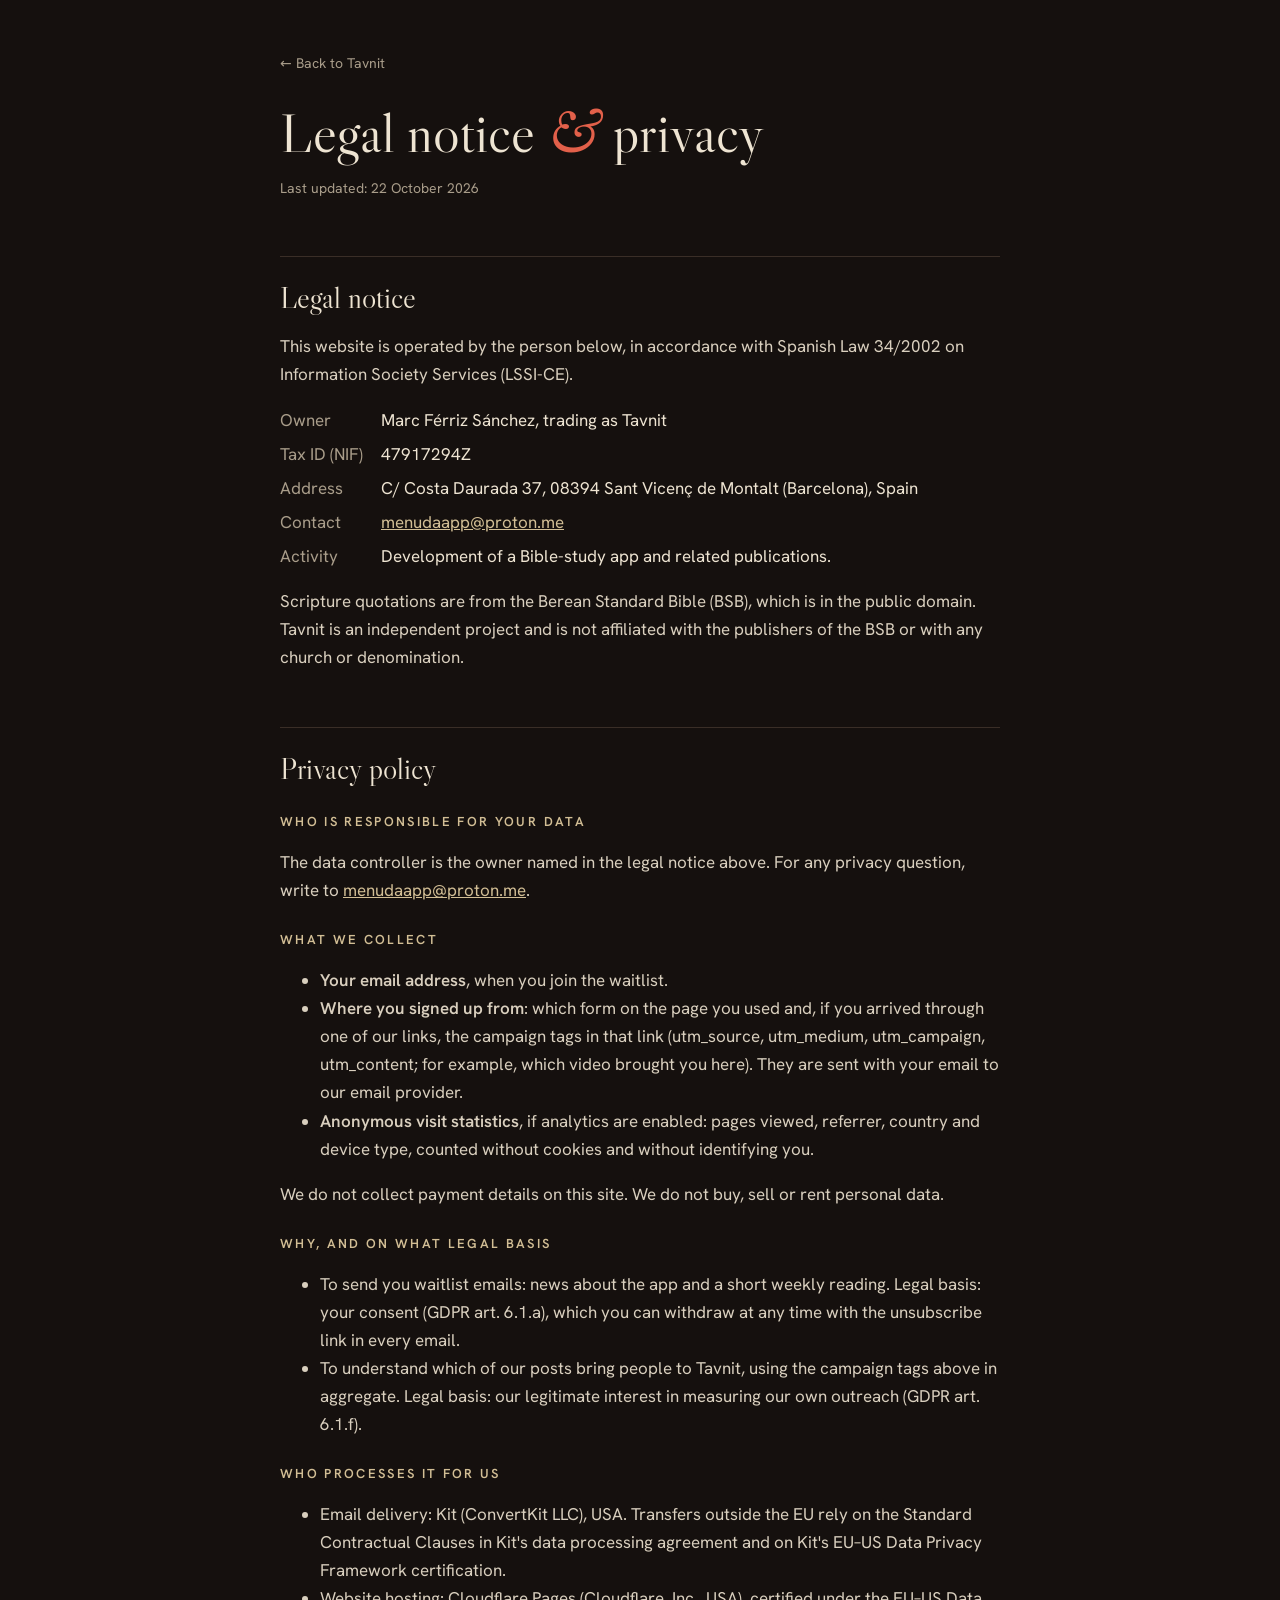
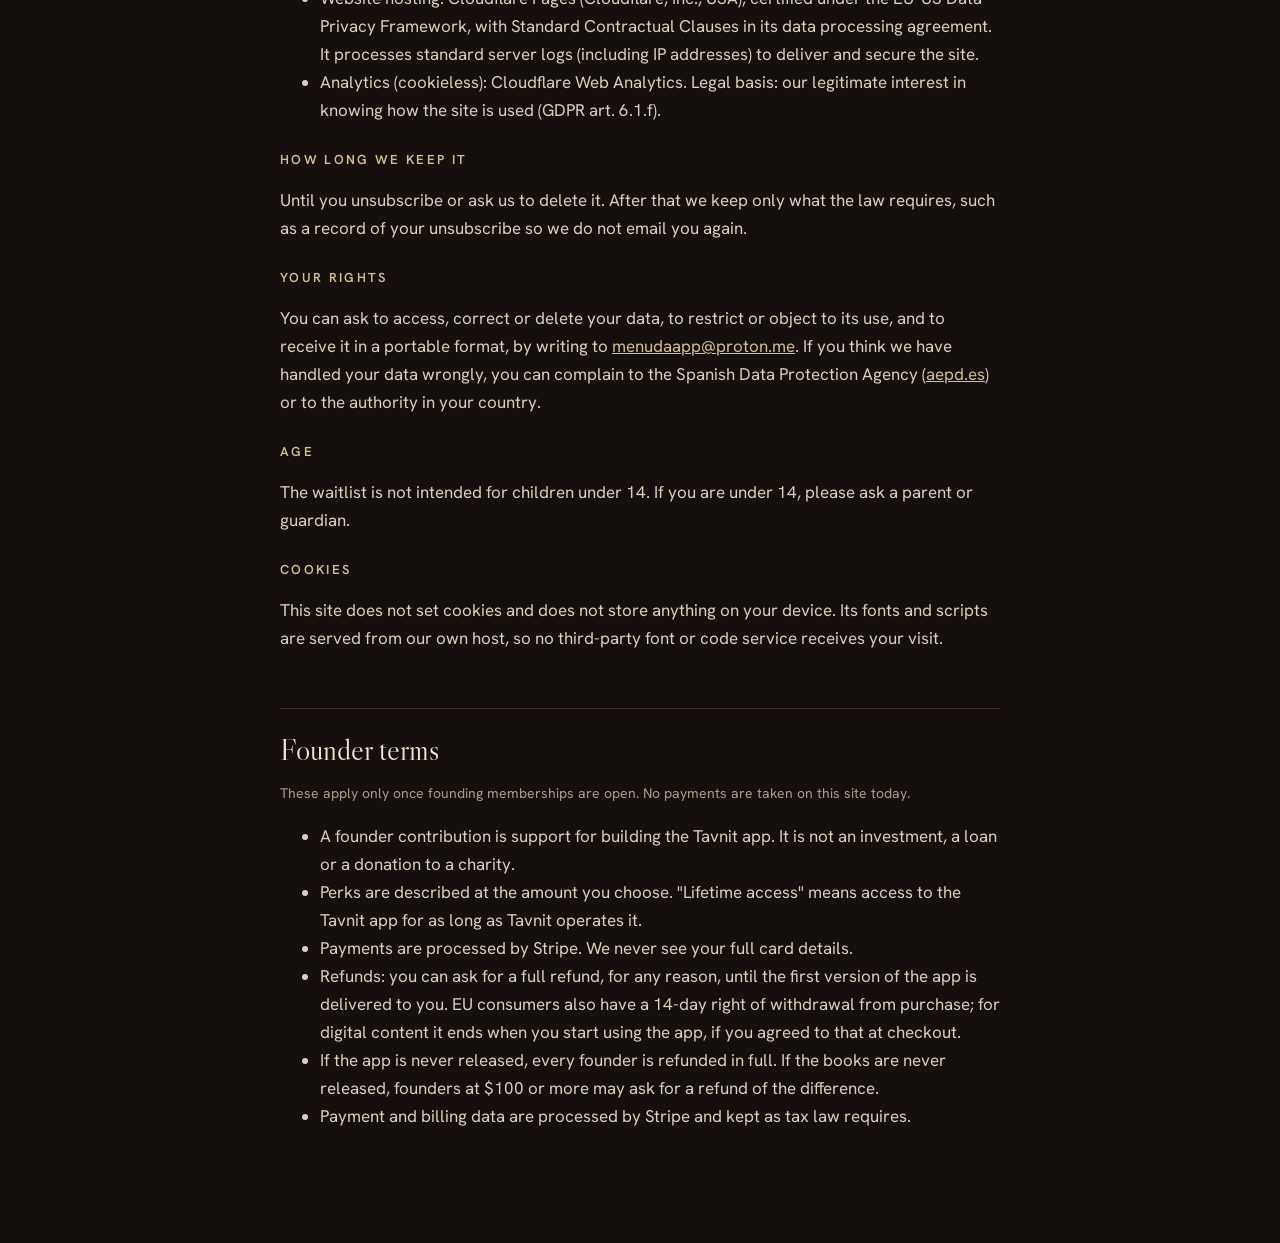
==== legal.html @ 0d599eaa "Tavnit website: first release Co-Authored-By: Claude Opus 5.5 <noreply@anthropic.com> Claude-Session" ====
<!doctype html>
<html lang="en">
<head>
<meta charset="utf-8">
<meta name="viewport" content="width=device-width, initial-scale=1">
<title>Tavnit · Legal notice and privacy</title>
<meta name="robots" content="noindex">
<link rel="stylesheet" href="assets/fonts.css">
<style>
/* Plain reading page in the site's warm-ink palette. Fill every [BRACKETED] value before publishing. */
:root { --ink: #15100E; --rule: #3A2E27; --vellum: #EEE4D2; --dust: #A99D8A; --rubric: #E2604A; --linen: #D2BE95; color-scheme: dark; }
* { box-sizing: border-box; }
body { margin: 0; background: var(--ink); color: var(--vellum); font: 17px/1.65 "Hanken Grotesk", system-ui, sans-serif; -webkit-font-smoothing: antialiased; }
main { max-width: 760px; margin: 0 auto; padding: 48px 20px 96px; }
a { color: var(--linen); }
.back { font-size: 14px; color: var(--dust); text-decoration: none; }
h1 { font: 400 clamp(38px, 6vw, 56px)/1.05 "Libre Caslon Display", Georgia, serif; margin: 28px 0 8px; }
h1 em { font-family: "Libre Caslon Text", Georgia, serif; color: var(--rubric); }
h2 { font: 400 30px/1.15 "Libre Caslon Display", Georgia, serif; margin: 56px 0 10px; padding-top: 24px; border-top: 1px solid var(--rule); }
h3 { font: 600 13px/1.3 "Hanken Grotesk", sans-serif; letter-spacing: .18em; text-transform: uppercase; color: var(--linen); margin: 28px 0 6px; }
p, li { color: #D9CFBE; }
.meta { color: var(--dust); font-size: 14px; }
mark { background: rgba(226, 96, 74, .18); color: var(--vellum); padding: 0 4px; border-radius: 3px; }
dl { display: grid; grid-template-columns: max-content minmax(0, 1fr); gap: 6px 18px; margin: 12px 0; }
dt { color: var(--dust); } dd { margin: 0; }
@media (max-width: 520px) { dl { grid-template-columns: minmax(0, 1fr); } dt { margin-top: 8px; } }
</style>
</head>
<body>
<main>
  <a class="back" href="index.html">← Back to Tavnit</a>
  <h1>Legal notice <em>&amp;</em> privacy</h1>
  <p class="meta">Last updated: 22 October 2026</p>

  <h2 id="notice">Legal notice</h2>
  <p>This website is operated by the person below, in accordance with Spanish Law 34/2002 on Information Society Services (LSSI-CE).</p>
  <dl>
    <dt>Owner</dt><dd>Marc Férriz Sánchez, trading as Tavnit</dd>
    <dt>Tax ID (NIF)</dt><dd>47917294Z</dd>
    <dt>Address</dt><dd>C/ Costa Daurada 37, 08394 Sant Vicenç de Montalt (Barcelona), Spain</dd>
    <dt>Contact</dt><dd><a href="mailto:menudaapp@proton.me">menudaapp@proton.me</a></dd>
    <dt>Activity</dt><dd>Development of a Bible-study app and related publications.</dd>
  </dl>
  <p>Scripture quotations are from the Berean Standard Bible (BSB), which is in the public domain. Tavnit is an independent project and is not affiliated with the publishers of the BSB or with any church or denomination.</p>

  <h2 id="privacy">Privacy policy</h2>
  <h3>Who is responsible for your data</h3>
  <p>The data controller is the owner named in the legal notice above. For any privacy question, write to <a href="mailto:menudaapp@proton.me">menudaapp@proton.me</a>.</p>

  <h3>What we collect</h3>
  <ul>
    <li><b>Your email address</b>, when you join the waitlist.</li>
    <li><b>Where you signed up from</b>: which form on the page you used and, if you arrived through one of our links, the campaign tags in that link (utm_source, utm_medium, utm_campaign, utm_content; for example, which video brought you here). They are sent with your email to our email provider.</li>
    <li><b>Anonymous visit statistics</b>, if analytics are enabled: pages viewed, referrer, country and device type, counted without cookies and without identifying you.</li>
  </ul>
  <p>We do not collect payment details on this site. We do not buy, sell or rent personal data.</p>

  <h3>Why, and on what legal basis</h3>
  <ul>
    <li>To send you waitlist emails: news about the app and a short weekly reading. Legal basis: your consent (GDPR art. 6.1.a), which you can withdraw at any time with the unsubscribe link in every email.</li>
    <li>To understand which of our posts bring people to Tavnit, using the campaign tags above in aggregate. Legal basis: our legitimate interest in measuring our own outreach (GDPR art. 6.1.f).</li>
  </ul>

  <h3>Who processes it for us</h3>
  <ul>
    <li>Email delivery: Kit (ConvertKit LLC), USA. Transfers outside the EU rely on the Standard Contractual Clauses in Kit's data processing agreement and on Kit's EU–US Data Privacy Framework certification.</li>
    <li>Website hosting: Cloudflare Pages (Cloudflare, Inc., USA), certified under the EU–US Data Privacy Framework, with Standard Contractual Clauses in its data processing agreement. It processes standard server logs (including IP addresses) to deliver and secure the site.</li>
    <li>Analytics (cookieless): Cloudflare Web Analytics. Legal basis: our legitimate interest in knowing how the site is used (GDPR art. 6.1.f).</li>
  </ul>

  <h3>How long we keep it</h3>
  <p>Until you unsubscribe or ask us to delete it. After that we keep only what the law requires, such as a record of your unsubscribe so we do not email you again.</p>

  <h3>Your rights</h3>
  <p>You can ask to access, correct or delete your data, to restrict or object to its use, and to receive it in a portable format, by writing to <a href="mailto:menudaapp@proton.me">menudaapp@proton.me</a>. If you think we have handled your data wrongly, you can complain to the Spanish Data Protection Agency (<a href="https://www.aepd.es" rel="noopener">aepd.es</a>) or to the authority in your country.</p>

  <h3>Age</h3>
  <p>The waitlist is not intended for children under 14. If you are under 14, please ask a parent or guardian.</p>

  <h3 id="cookies">Cookies</h3>
  <p>This site does not set cookies and does not store anything on your device. Its fonts and scripts are served from our own host, so no third-party font or code service receives your visit.</p>

  <h2 id="founders">Founder terms</h2>
  <p class="meta">These apply only once founding memberships are open. No payments are taken on this site today.</p>
  <ul>
    <li>A founder contribution is support for building the Tavnit app. It is not an investment, a loan or a donation to a charity.</li>
    <li>Perks are described at the amount you choose. "Lifetime access" means access to the Tavnit app for as long as Tavnit operates it.</li>
    <li>Payments are processed by Stripe. We never see your full card details.</li>
    <li>Refunds: you can ask for a full refund, for any reason, until the first version of the app is delivered to you. EU consumers also have a 14-day right of withdrawal from purchase; for digital content it ends when you start using the app, if you agreed to that at checkout.</li>
    <li>If the app is never released, every founder is refunded in full. If the books are never released, founders at $100 or more may ask for a refund of the difference.</li>
    <li>Payment and billing data are processed by Stripe and kept as tax law requires.</li>
  </ul>
</main>
</body>
</html>
---- assets/fonts.css ----
@font-face { font-family: 'Libre Caslon Display'; font-style: normal; font-weight: 400; font-display: swap; src: url(fonts/libre-caslon-display-latin-400-normal.woff2) format('woff2'); }
@font-face { font-family: 'Libre Caslon Text'; font-style: normal; font-weight: 400; font-display: swap; src: url(fonts/libre-caslon-text-latin-400-normal.woff2) format('woff2'); }
@font-face { font-family: 'Libre Caslon Text'; font-style: italic; font-weight: 400; font-display: swap; src: url(fonts/libre-caslon-text-latin-400-italic.woff2) format('woff2'); }
@font-face { font-family: 'Libre Caslon Text'; font-style: normal; font-weight: 700; font-display: swap; src: url(fonts/libre-caslon-text-latin-700-normal.woff2) format('woff2'); }
@font-face { font-family: 'Hanken Grotesk'; font-style: normal; font-weight: 400; font-display: swap; src: url(fonts/hanken-grotesk-latin-400-normal.woff2) format('woff2'); }
@font-face { font-family: 'Hanken Grotesk'; font-style: normal; font-weight: 500; font-display: swap; src: url(fonts/hanken-grotesk-latin-500-normal.woff2) format('woff2'); }
@font-face { font-family: 'Hanken Grotesk'; font-style: normal; font-weight: 600; font-display: swap; src: url(fonts/hanken-grotesk-latin-600-normal.woff2) format('woff2'); }
@font-face { font-family: 'Frank Ruhl Libre'; font-style: normal; font-weight: 400; font-display: swap; src: url(fonts/frank-ruhl-libre-hebrew-400-normal.woff2) format('woff2'); }
@font-face { font-family: 'Frank Ruhl Libre'; font-style: normal; font-weight: 500; font-display: swap; src: url(fonts/frank-ruhl-libre-hebrew-500-normal.woff2) format('woff2'); }
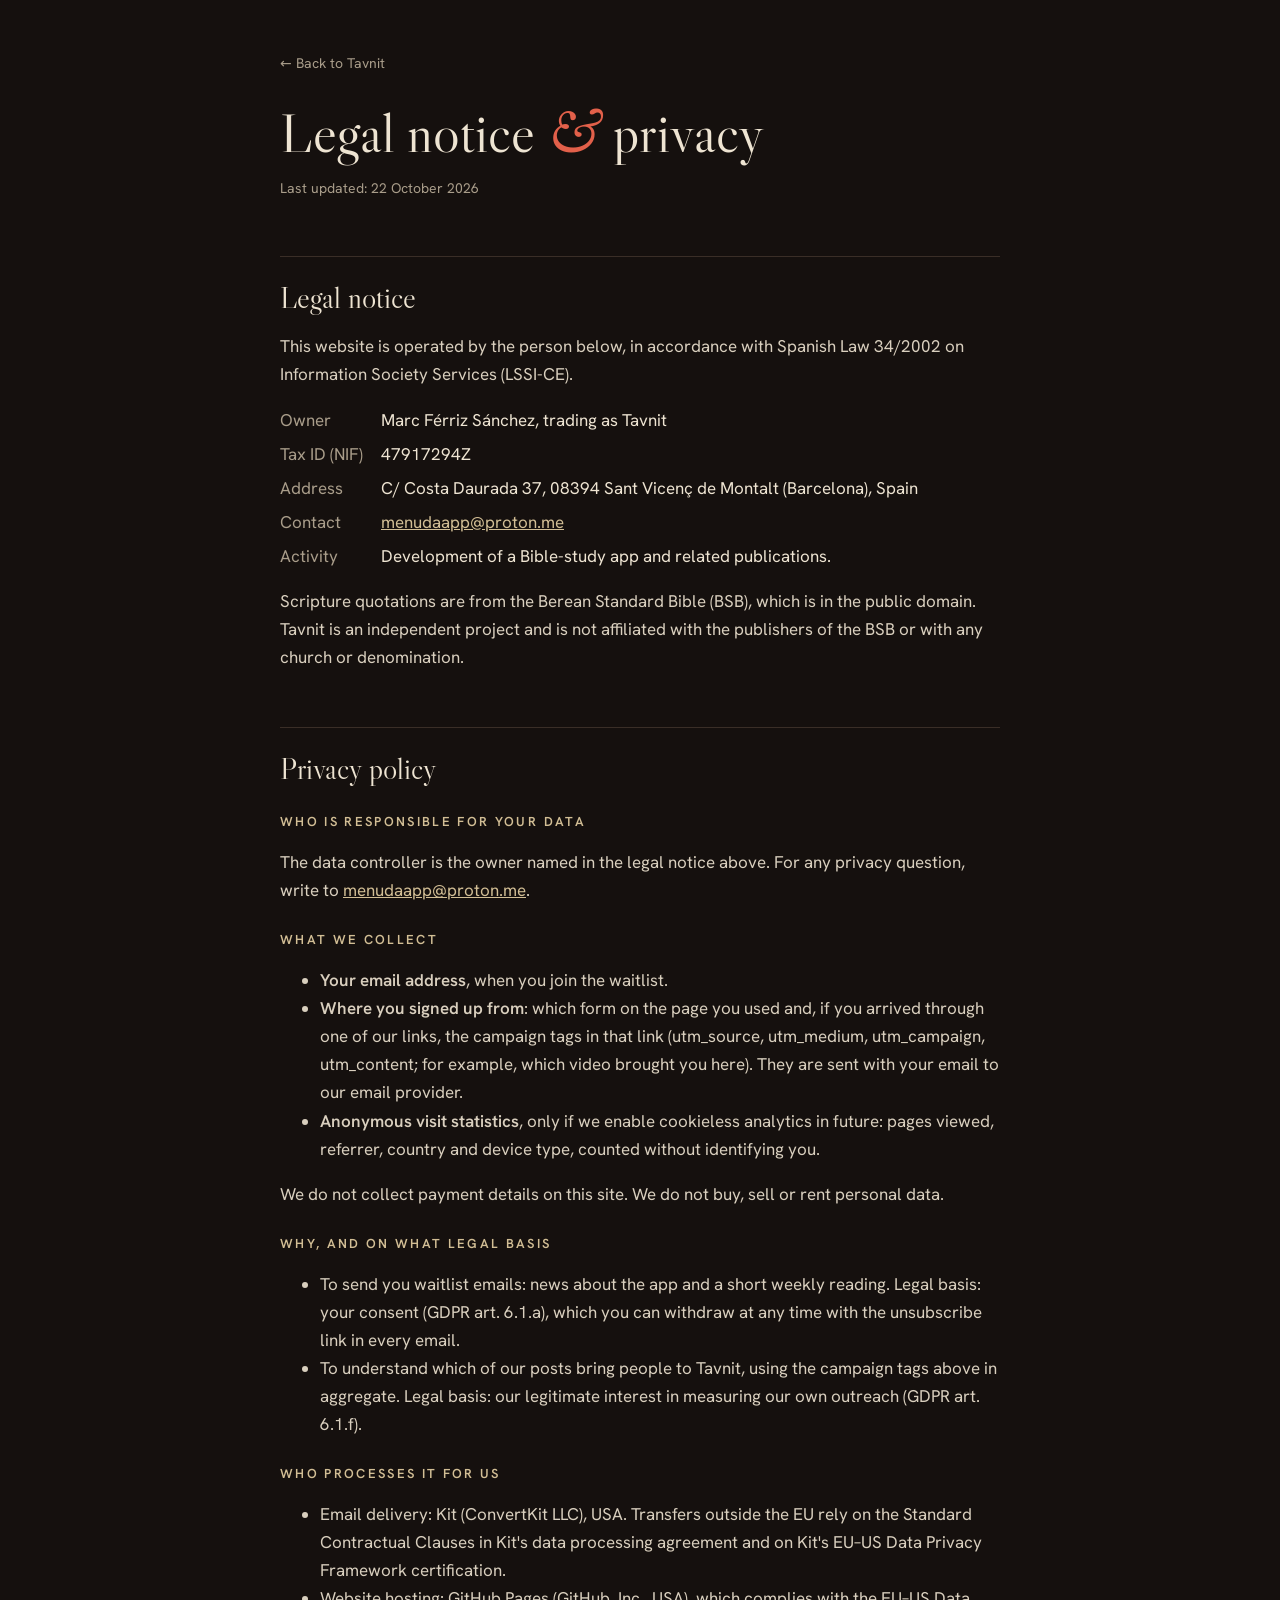
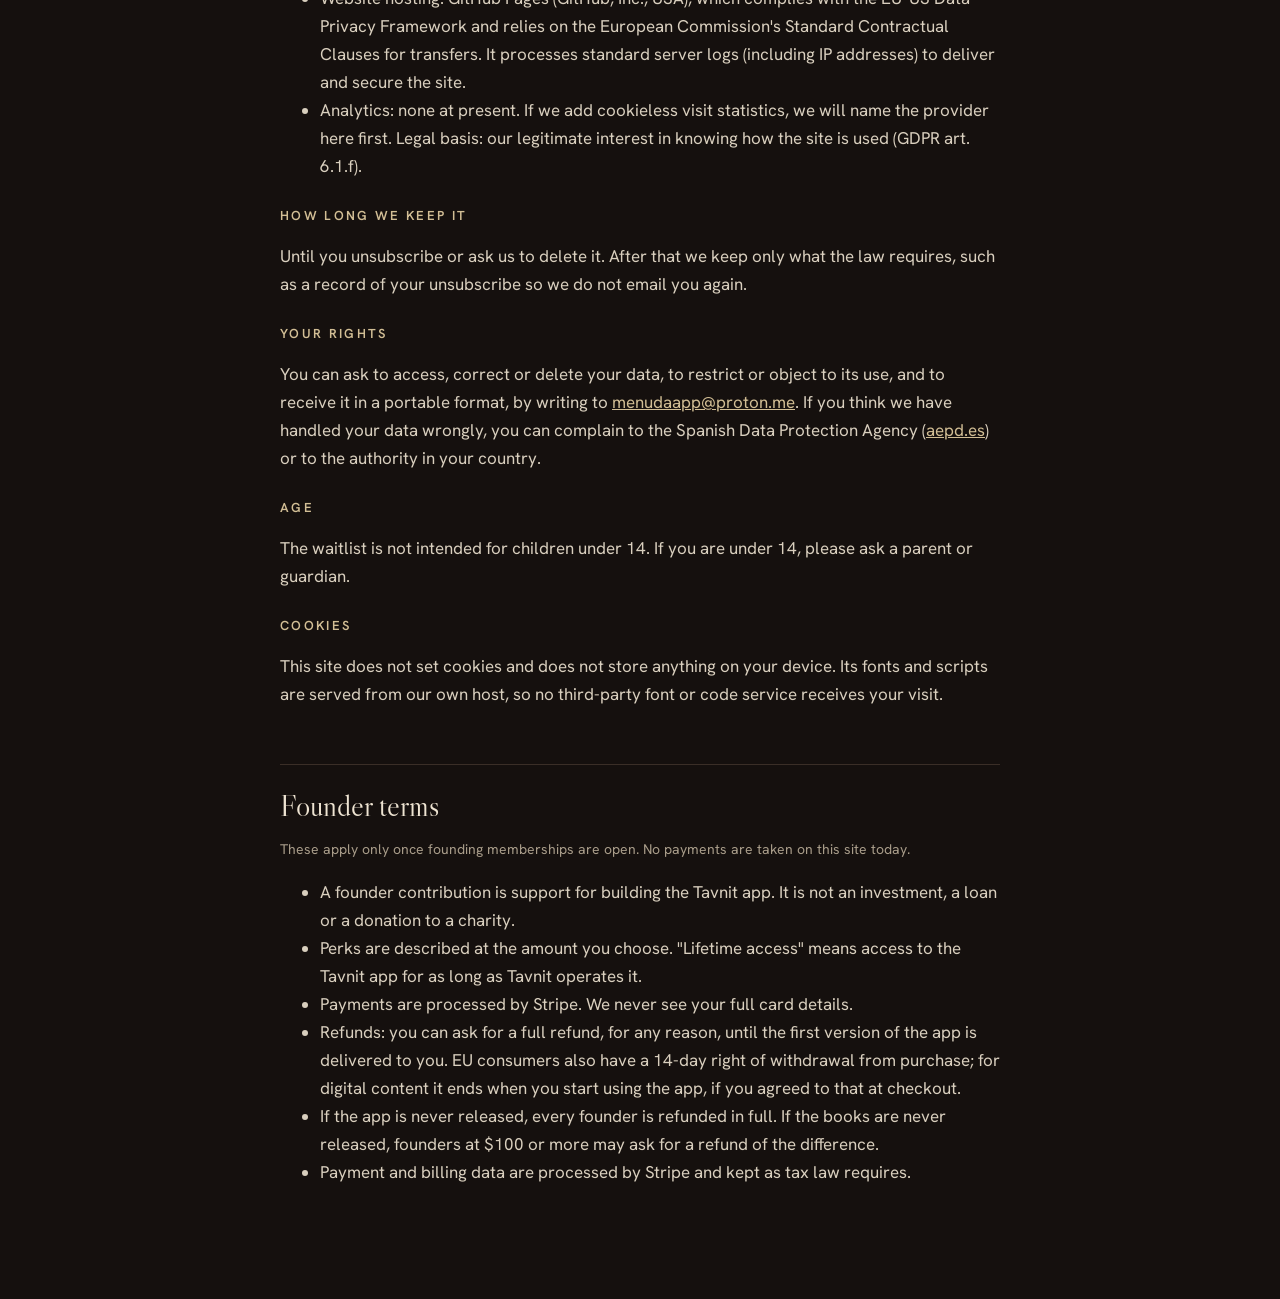
==== commit 7e66304d: "Legal: GitHub Pages as host, no analytics yet Co-Authored-By: Claude Opus 5.5 <noreply@anthropic.com" ====
--- a/legal.html
+++ b/legal.html
@@ -51,7 +51,7 @@
   <ul>
     <li><b>Your email address</b>, when you join the waitlist.</li>
     <li><b>Where you signed up from</b>: which form on the page you used and, if you arrived through one of our links, the campaign tags in that link (utm_source, utm_medium, utm_campaign, utm_content; for example, which video brought you here). They are sent with your email to our email provider.</li>
-    <li><b>Anonymous visit statistics</b>, if analytics are enabled: pages viewed, referrer, country and device type, counted without cookies and without identifying you.</li>
+    <li><b>Anonymous visit statistics</b>, only if we enable cookieless analytics in future: pages viewed, referrer, country and device type, counted without identifying you.</li>
   </ul>
   <p>We do not collect payment details on this site. We do not buy, sell or rent personal data.</p>
 
@@ -64,8 +64,8 @@
   <h3>Who processes it for us</h3>
   <ul>
     <li>Email delivery: Kit (ConvertKit LLC), USA. Transfers outside the EU rely on the Standard Contractual Clauses in Kit's data processing agreement and on Kit's EU–US Data Privacy Framework certification.</li>
-    <li>Website hosting: Cloudflare Pages (Cloudflare, Inc., USA), certified under the EU–US Data Privacy Framework, with Standard Contractual Clauses in its data processing agreement. It processes standard server logs (including IP addresses) to deliver and secure the site.</li>
-    <li>Analytics (cookieless): Cloudflare Web Analytics. Legal basis: our legitimate interest in knowing how the site is used (GDPR art. 6.1.f).</li>
+    <li>Website hosting: GitHub Pages (GitHub, Inc., USA), which complies with the EU–US Data Privacy Framework and relies on the European Commission's Standard Contractual Clauses for transfers. It processes standard server logs (including IP addresses) to deliver and secure the site.</li>
+    <li>Analytics: none at present. If we add cookieless visit statistics, we will name the provider here first. Legal basis: our legitimate interest in knowing how the site is used (GDPR art. 6.1.f).</li>
   </ul>
 
   <h3>How long we keep it</h3>
